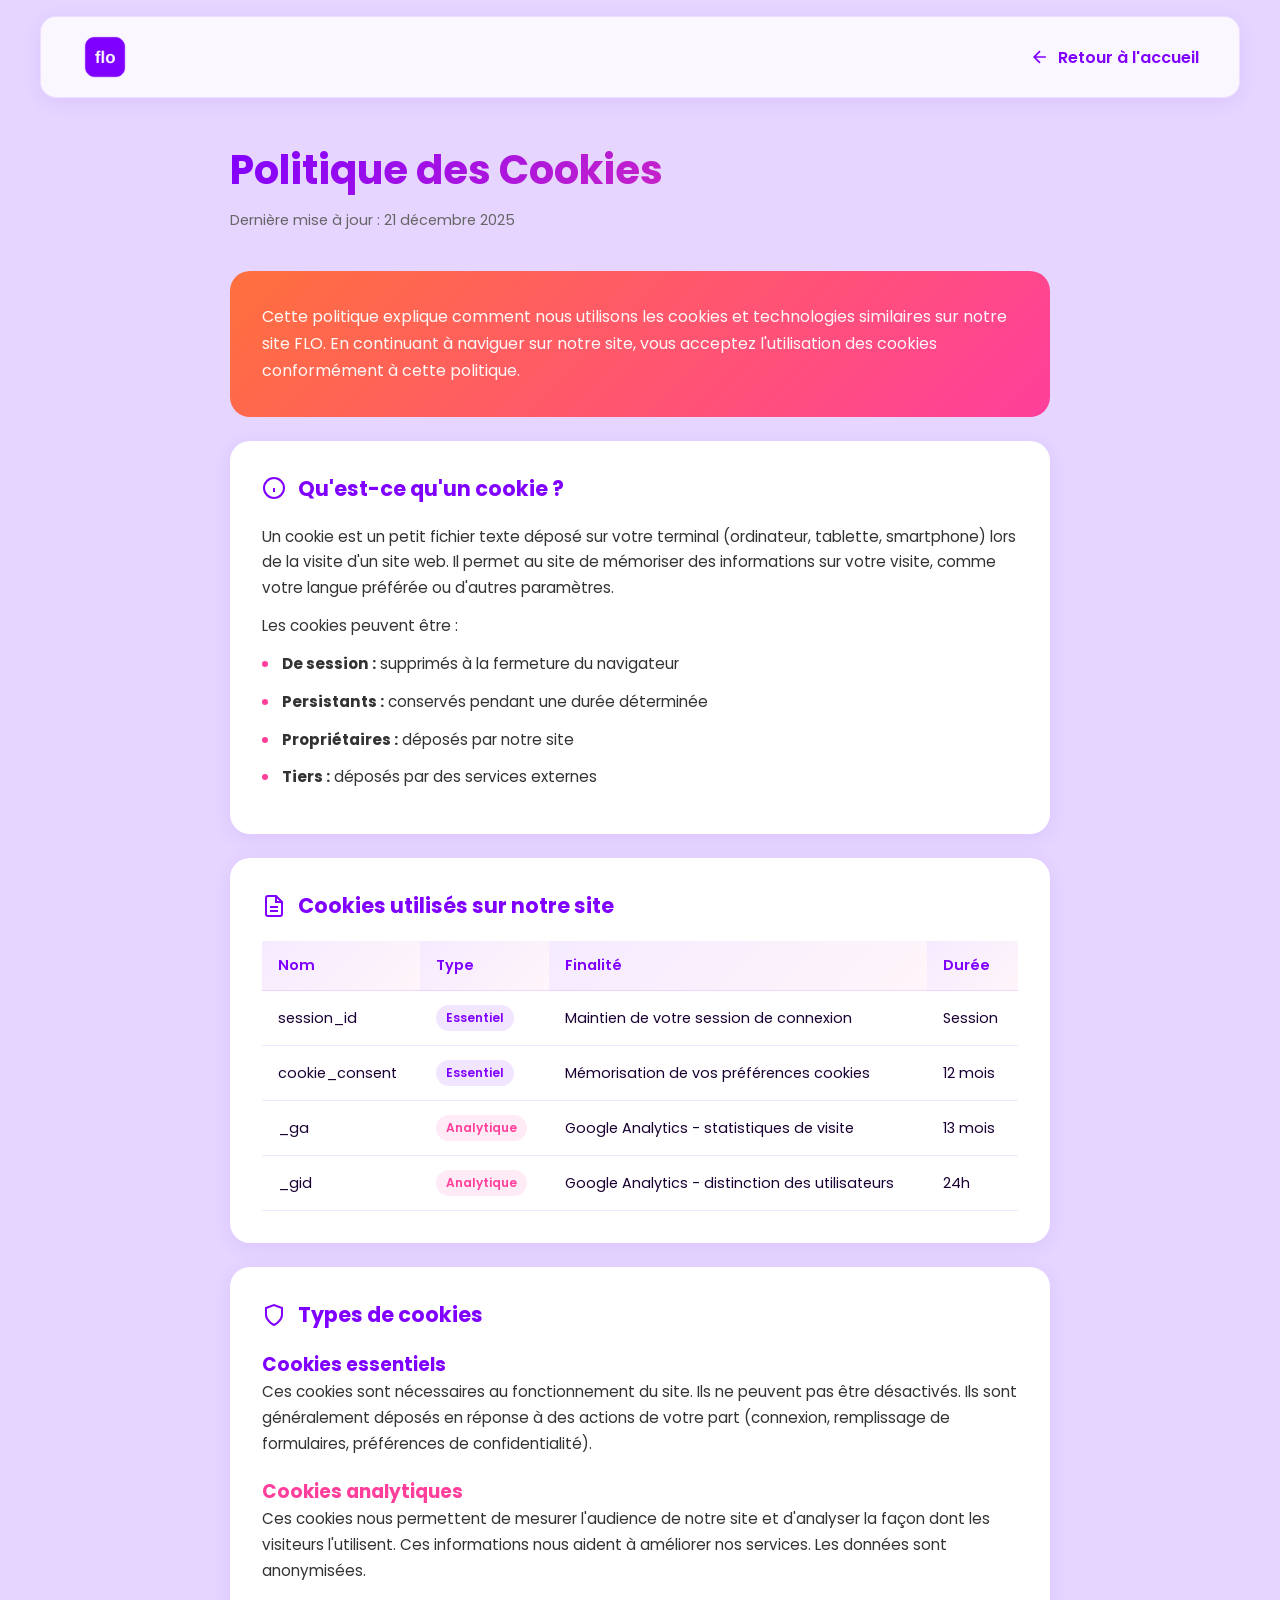
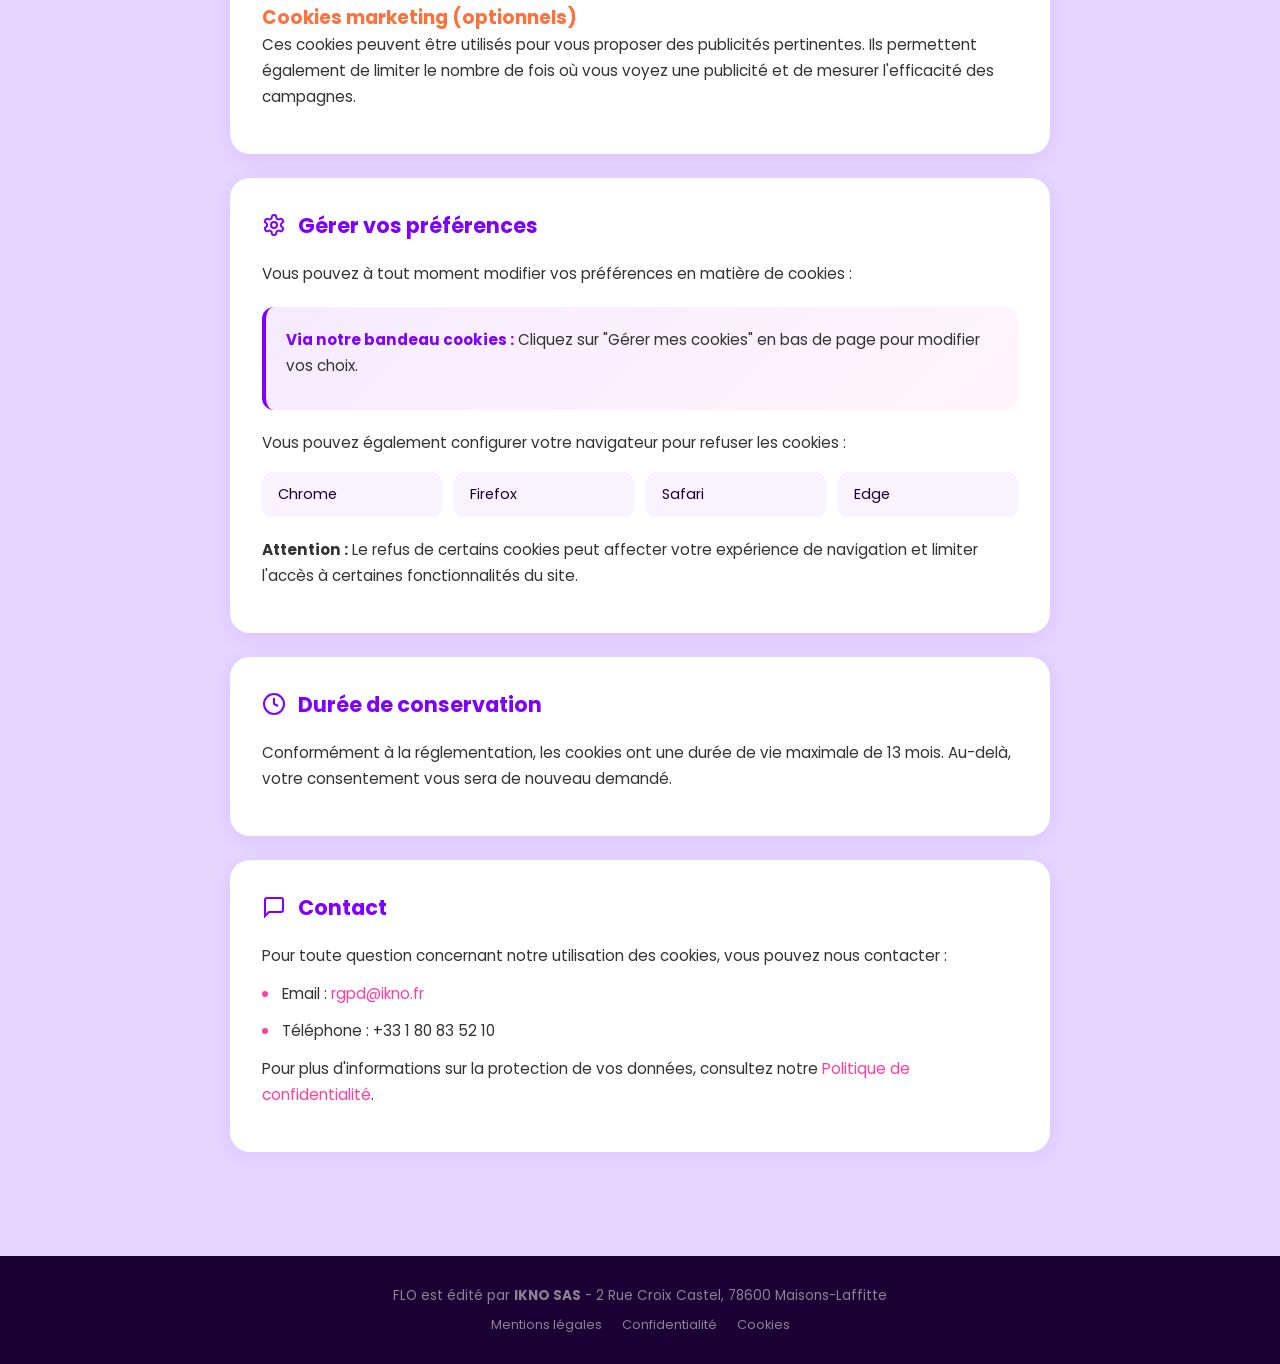
==== cookies.html @ bf315870 "Site complet: Nouvelles pages + corrections globales - Ajout pages: accompagnement, equipe, solution" ====
<!DOCTYPE html>
<html lang="fr">
<head>
    <meta charset="UTF-8">
    <meta name="viewport" content="width=device-width, initial-scale=1.0">
    <title>Politique des Cookies - FLO</title>
    <link rel="icon" type="image/png" href="assets/images/logo-flo.png">
    <link href="https://fonts.googleapis.com/css2?family=Poppins:wght@400;600;700&display=swap" rel="stylesheet">
    <style>
        * { margin: 0; padding: 0; box-sizing: border-box; }
        body {
            font-family: 'Poppins', -apple-system, BlinkMacSystemFont, sans-serif;
            background: #E5D5FF;
            min-height: 100vh;
            color: #1a0033;
        }

        .header {
            position: fixed;
            top: 16px;
            left: 50%;
            transform: translateX(-50%);
            width: calc(100% - 40px);
            max-width: 1200px;
            background: rgba(255, 255, 255, 0.8);
            backdrop-filter: blur(10px);
            padding: 16px 40px;
            display: flex;
            justify-content: space-between;
            align-items: center;
            z-index: 100;
            border-radius: 16px;
            border: 1px solid rgba(128, 0, 255, 0.1);
            box-shadow: 0 4px 20px rgba(128, 0, 255, 0.08);
        }
        .header img { height: 48px; border-radius: 10px; }
        .header a { color: #8000ff; font-weight: 600; text-decoration: none; display: flex; align-items: center; gap: 8px; }
        .header a:hover { opacity: 0.8; }

        .content {
            max-width: 900px;
            margin: 0 auto;
            padding: 140px 40px 80px;
        }

        h1 {
            font-size: 2.5rem;
            font-weight: 700;
            margin-bottom: 10px;
            background: linear-gradient(135deg, #8000ff, #ff3f9b);
            -webkit-background-clip: text;
            -webkit-text-fill-color: transparent;
            background-clip: text;
        }

        .last-update {
            color: #666;
            font-size: 0.9rem;
            margin-bottom: 40px;
        }

        .intro {
            background: linear-gradient(135deg, #ff703d, #ff3f9b);
            color: white;
            border-radius: 20px;
            padding: 32px;
            margin-bottom: 24px;
        }

        .intro p {
            font-size: 1rem;
            line-height: 1.7;
            opacity: 0.95;
        }

        .section {
            background: white;
            border-radius: 20px;
            padding: 32px;
            margin-bottom: 24px;
            box-shadow: 0 4px 20px rgba(128, 0, 255, 0.08);
        }

        .section h2 {
            font-size: 1.3rem;
            font-weight: 700;
            color: #8000ff;
            margin-bottom: 20px;
            display: flex;
            align-items: center;
            gap: 12px;
        }

        .section h2 svg {
            width: 24px;
            height: 24px;
        }

        .section p, .section li {
            color: #333;
            font-size: 0.95rem;
            line-height: 1.7;
            margin-bottom: 12px;
        }

        .section ul {
            list-style: none;
            padding: 0;
        }

        .section li {
            padding-left: 20px;
            position: relative;
        }

        .section li::before {
            content: '';
            position: absolute;
            left: 0;
            top: 10px;
            width: 6px;
            height: 6px;
            background: #ff3f9b;
            border-radius: 50%;
        }

        .cookie-table {
            width: 100%;
            border-collapse: collapse;
            margin-top: 20px;
        }

        .cookie-table th,
        .cookie-table td {
            padding: 14px 16px;
            text-align: left;
            border-bottom: 1px solid rgba(128, 0, 255, 0.1);
            font-size: 0.9rem;
        }

        .cookie-table th {
            background: linear-gradient(135deg, rgba(128, 0, 255, 0.08), rgba(255, 63, 155, 0.05));
            color: #8000ff;
            font-weight: 600;
        }

        .cookie-table tr:hover {
            background: rgba(128, 0, 255, 0.02);
        }

        .cookie-type {
            display: inline-block;
            padding: 4px 10px;
            border-radius: 20px;
            font-size: 0.75rem;
            font-weight: 600;
        }

        .cookie-type.essential {
            background: rgba(128, 0, 255, 0.1);
            color: #8000ff;
        }

        .cookie-type.analytics {
            background: rgba(255, 63, 155, 0.1);
            color: #ff3f9b;
        }

        .cookie-type.marketing {
            background: rgba(255, 112, 61, 0.1);
            color: #ff703d;
        }

        .info-box {
            background: linear-gradient(135deg, rgba(128, 0, 255, 0.08), rgba(255, 63, 155, 0.05));
            border-left: 4px solid #8000ff;
            padding: 20px;
            border-radius: 12px;
            margin: 20px 0;
        }

        .info-box strong {
            color: #8000ff;
        }

        a.link {
            color: #ff3f9b;
            text-decoration: none;
        }

        a.link:hover {
            text-decoration: underline;
        }

        .browser-links {
            display: grid;
            grid-template-columns: repeat(auto-fit, minmax(180px, 1fr));
            gap: 12px;
            margin-top: 16px;
        }

        .browser-link {
            display: flex;
            align-items: center;
            gap: 10px;
            padding: 12px 16px;
            background: rgba(128, 0, 255, 0.05);
            border-radius: 10px;
            color: #1a0033;
            text-decoration: none;
            font-size: 0.9rem;
            transition: all 0.3s;
        }

        .browser-link:hover {
            background: rgba(128, 0, 255, 0.1);
        }

        .footer {
            background: #1a0033;
            padding: 30px 40px;
            text-align: center;
        }

        .footer p {
            color: rgba(255, 255, 255, 0.5);
            font-size: 0.85rem;
            margin-bottom: 10px;
        }

        .footer-links {
            display: flex;
            justify-content: center;
            gap: 20px;
        }

        .footer-links a {
            color: rgba(255, 255, 255, 0.5);
            font-size: 0.8rem;
            text-decoration: none;
        }

        .footer-links a:hover {
            color: #ff3f9b;
        }

        @media (max-width: 900px) {
            .header {
                top: 0;
                left: 0;
                right: 0;
                transform: none;
                width: 100%;
                max-width: 100%;
                border-radius: 0;
                padding: 12px 20px;
            }
            .header img { height: 40px; }
            .header a:last-child { font-size: 0.85rem; }
            .header a:last-child span { display: none; }
            .content { padding: 80px 16px 40px; }
            h1 { font-size: 1.6rem; }
            .last-update { font-size: 0.8rem; margin-bottom: 24px; }
            .intro { padding: 24px; border-radius: 16px; }
            .intro p { font-size: 0.9rem; }
            .section {
                padding: 20px;
                border-radius: 16px;
                margin-bottom: 16px;
            }
            .section h2 {
                font-size: 1.1rem;
                margin-bottom: 16px;
                flex-wrap: wrap;
            }
            .section h2 svg { width: 20px; height: 20px; }
            .section p, .section li { font-size: 0.88rem; line-height: 1.6; }
            .info-box { padding: 16px; margin: 16px 0; }
            .info-box p { font-size: 0.85rem; }
            .cookie-table { font-size: 0.75rem; }
            .cookie-table th, .cookie-table td { padding: 10px 8px; }
            .cookie-type { font-size: 0.65rem; padding: 3px 8px; }
            .browser-links { grid-template-columns: 1fr 1fr; gap: 10px; }
            .browser-link { padding: 10px 12px; font-size: 0.8rem; }
            .footer { padding: 24px 20px; }
            .footer p { font-size: 0.75rem; }
            .footer-links { gap: 16px; flex-wrap: wrap; }
            .footer-links a { font-size: 0.7rem; }
        }

        @media (max-width: 480px) {
            .cookie-table { display: block; overflow-x: auto; }
            .browser-links { grid-template-columns: 1fr; }
        }
    </style>
</head>
<body>
    <header class="header">
        <a href="index.html"><img src="assets/images/logo-flo.png" alt="FLO"></a>
        <a href="index.html">
            <svg width="20" height="20" viewBox="0 0 24 24" fill="none" stroke="currentColor" stroke-width="2"><path d="M19 12H5M12 19l-7-7 7-7"/></svg>
            <span>Retour à l'accueil</span>
        </a>
    </header>

    <main class="content">
        <h1>Politique des Cookies</h1>
        <p class="last-update">Dernière mise à jour : 21 décembre 2025</p>

        <div class="intro">
            <p>Cette politique explique comment nous utilisons les cookies et technologies similaires sur notre site FLO. En continuant à naviguer sur notre site, vous acceptez l'utilisation des cookies conformément à cette politique.</p>
        </div>

        <div class="section">
            <h2>
                <svg viewBox="0 0 24 24" fill="none" stroke="currentColor" stroke-width="2"><circle cx="12" cy="12" r="10"/><path d="M12 16v-4M12 8h.01"/></svg>
                Qu'est-ce qu'un cookie ?
            </h2>
            <p>Un cookie est un petit fichier texte déposé sur votre terminal (ordinateur, tablette, smartphone) lors de la visite d'un site web. Il permet au site de mémoriser des informations sur votre visite, comme votre langue préférée ou d'autres paramètres.</p>
            <p>Les cookies peuvent être :</p>
            <ul>
                <li><strong>De session :</strong> supprimés à la fermeture du navigateur</li>
                <li><strong>Persistants :</strong> conservés pendant une durée déterminée</li>
                <li><strong>Propriétaires :</strong> déposés par notre site</li>
                <li><strong>Tiers :</strong> déposés par des services externes</li>
            </ul>
        </div>

        <div class="section">
            <h2>
                <svg viewBox="0 0 24 24" fill="none" stroke="currentColor" stroke-width="2"><path d="M14 2H6a2 2 0 0 0-2 2v16a2 2 0 0 0 2 2h12a2 2 0 0 0 2-2V8z"/><polyline points="14 2 14 8 20 8"/><line x1="16" y1="13" x2="8" y2="13"/><line x1="16" y1="17" x2="8" y2="17"/></svg>
                Cookies utilisés sur notre site
            </h2>

            <table class="cookie-table">
                <thead>
                    <tr>
                        <th>Nom</th>
                        <th>Type</th>
                        <th>Finalité</th>
                        <th>Durée</th>
                    </tr>
                </thead>
                <tbody>
                    <tr>
                        <td>session_id</td>
                        <td><span class="cookie-type essential">Essentiel</span></td>
                        <td>Maintien de votre session de connexion</td>
                        <td>Session</td>
                    </tr>
                    <tr>
                        <td>cookie_consent</td>
                        <td><span class="cookie-type essential">Essentiel</span></td>
                        <td>Mémorisation de vos préférences cookies</td>
                        <td>12 mois</td>
                    </tr>
                    <tr>
                        <td>_ga</td>
                        <td><span class="cookie-type analytics">Analytique</span></td>
                        <td>Google Analytics - statistiques de visite</td>
                        <td>13 mois</td>
                    </tr>
                    <tr>
                        <td>_gid</td>
                        <td><span class="cookie-type analytics">Analytique</span></td>
                        <td>Google Analytics - distinction des utilisateurs</td>
                        <td>24h</td>
                    </tr>
                </tbody>
            </table>
        </div>

        <div class="section">
            <h2>
                <svg viewBox="0 0 24 24" fill="none" stroke="currentColor" stroke-width="2"><path d="M12 22s8-4 8-10V5l-8-3-8 3v7c0 6 8 10 8 10z"/></svg>
                Types de cookies
            </h2>

            <h3 style="color: #8000ff; margin-top: 20px;">Cookies essentiels</h3>
            <p>Ces cookies sont nécessaires au fonctionnement du site. Ils ne peuvent pas être désactivés. Ils sont généralement déposés en réponse à des actions de votre part (connexion, remplissage de formulaires, préférences de confidentialité).</p>

            <h3 style="color: #ff3f9b; margin-top: 20px;">Cookies analytiques</h3>
            <p>Ces cookies nous permettent de mesurer l'audience de notre site et d'analyser la façon dont les visiteurs l'utilisent. Ces informations nous aident à améliorer nos services. Les données sont anonymisées.</p>

            <h3 style="color: #ff703d; margin-top: 20px;">Cookies marketing (optionnels)</h3>
            <p>Ces cookies peuvent être utilisés pour vous proposer des publicités pertinentes. Ils permettent également de limiter le nombre de fois où vous voyez une publicité et de mesurer l'efficacité des campagnes.</p>
        </div>

        <div class="section">
            <h2>
                <svg viewBox="0 0 24 24" fill="none" stroke="currentColor" stroke-width="2"><path d="M12.22 2h-.44a2 2 0 0 0-2 2v.18a2 2 0 0 1-1 1.73l-.43.25a2 2 0 0 1-2 0l-.15-.08a2 2 0 0 0-2.73.73l-.22.38a2 2 0 0 0 .73 2.73l.15.1a2 2 0 0 1 1 1.72v.51a2 2 0 0 1-1 1.74l-.15.09a2 2 0 0 0-.73 2.73l.22.38a2 2 0 0 0 2.73.73l.15-.08a2 2 0 0 1 2 0l.43.25a2 2 0 0 1 1 1.73V20a2 2 0 0 0 2 2h.44a2 2 0 0 0 2-2v-.18a2 2 0 0 1 1-1.73l.43-.25a2 2 0 0 1 2 0l.15.08a2 2 0 0 0 2.73-.73l.22-.39a2 2 0 0 0-.73-2.73l-.15-.08a2 2 0 0 1-1-1.74v-.5a2 2 0 0 1 1-1.74l.15-.09a2 2 0 0 0 .73-2.73l-.22-.38a2 2 0 0 0-2.73-.73l-.15.08a2 2 0 0 1-2 0l-.43-.25a2 2 0 0 1-1-1.73V4a2 2 0 0 0-2-2z"/><circle cx="12" cy="12" r="3"/></svg>
                Gérer vos préférences
            </h2>
            <p>Vous pouvez à tout moment modifier vos préférences en matière de cookies :</p>

            <div class="info-box">
                <p><strong>Via notre bandeau cookies :</strong> Cliquez sur "Gérer mes cookies" en bas de page pour modifier vos choix.</p>
            </div>

            <p>Vous pouvez également configurer votre navigateur pour refuser les cookies :</p>

            <div class="browser-links">
                <a href="https://support.google.com/chrome/answer/95647" target="_blank" class="browser-link">
                    Chrome
                </a>
                <a href="https://support.mozilla.org/fr/kb/activer-desactiver-cookies" target="_blank" class="browser-link">
                    Firefox
                </a>
                <a href="https://support.apple.com/fr-fr/guide/safari/sfri11471/mac" target="_blank" class="browser-link">
                    Safari
                </a>
                <a href="https://support.microsoft.com/fr-fr/microsoft-edge/supprimer-les-cookies-dans-microsoft-edge" target="_blank" class="browser-link">
                    Edge
                </a>
            </div>

            <p style="margin-top: 20px;"><strong>Attention :</strong> Le refus de certains cookies peut affecter votre expérience de navigation et limiter l'accès à certaines fonctionnalités du site.</p>
        </div>

        <div class="section">
            <h2>
                <svg viewBox="0 0 24 24" fill="none" stroke="currentColor" stroke-width="2"><circle cx="12" cy="12" r="10"/><polyline points="12 6 12 12 16 14"/></svg>
                Durée de conservation
            </h2>
            <p>Conformément à la réglementation, les cookies ont une durée de vie maximale de 13 mois. Au-delà, votre consentement vous sera de nouveau demandé.</p>
        </div>

        <div class="section">
            <h2>
                <svg viewBox="0 0 24 24" fill="none" stroke="currentColor" stroke-width="2"><path d="M21 15a2 2 0 0 1-2 2H7l-4 4V5a2 2 0 0 1 2-2h14a2 2 0 0 1 2 2z"/></svg>
                Contact
            </h2>
            <p>Pour toute question concernant notre utilisation des cookies, vous pouvez nous contacter :</p>
            <ul>
                <li>Email : <a href="mailto:rgpd@ikno.fr" class="link">rgpd@ikno.fr</a></li>
                <li>Téléphone : +33 1 80 83 52 10</li>
            </ul>
            <p>Pour plus d'informations sur la protection de vos données, consultez notre <a href="privacy.html" class="link">Politique de confidentialité</a>.</p>
        </div>
    </main>

    <footer class="footer">
        <p>FLO est édité par <strong>IKNO SAS</strong> - 2 Rue Croix Castel, 78600 Maisons-Laffitte</p>
        <div class="footer-links">
            <a href="legal.html">Mentions légales</a>
            <a href="privacy.html">Confidentialité</a>
            <a href="cookies.html">Cookies</a>
        </div>
    </footer>
</body>
</html>
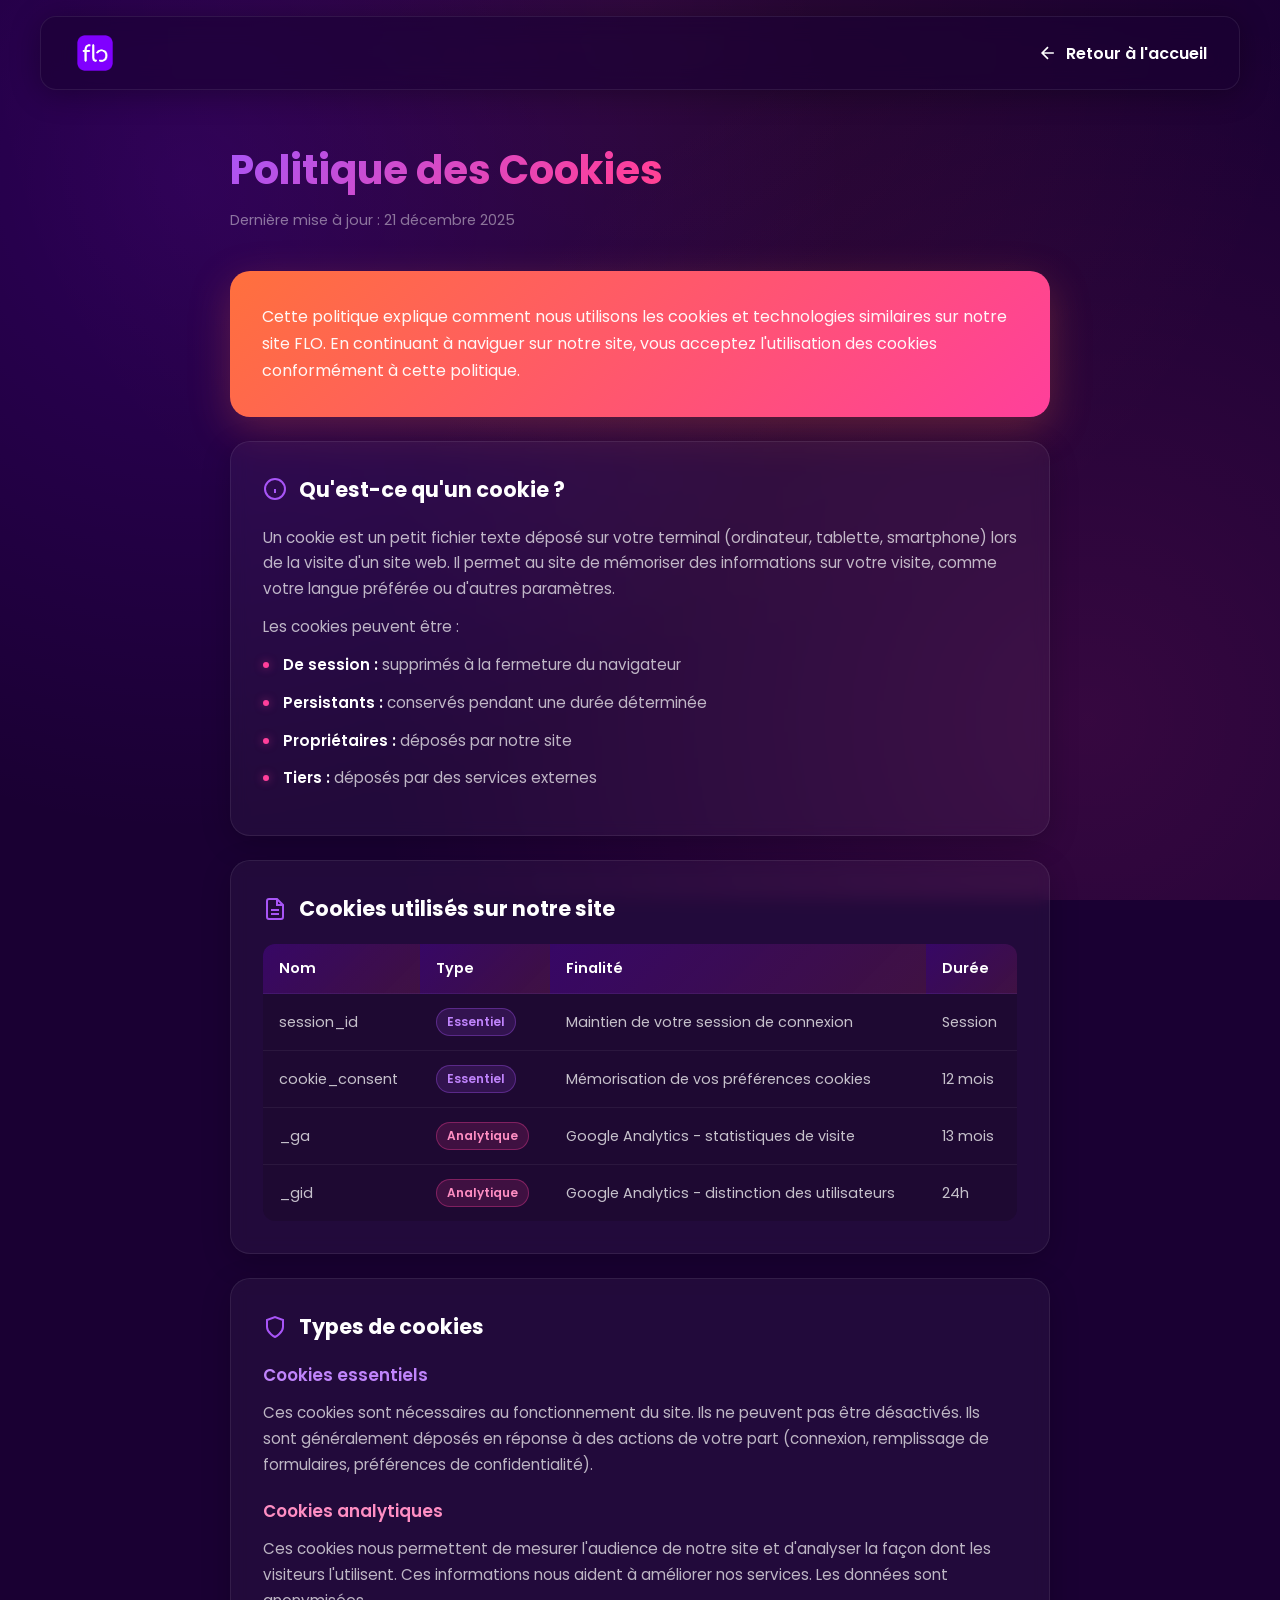
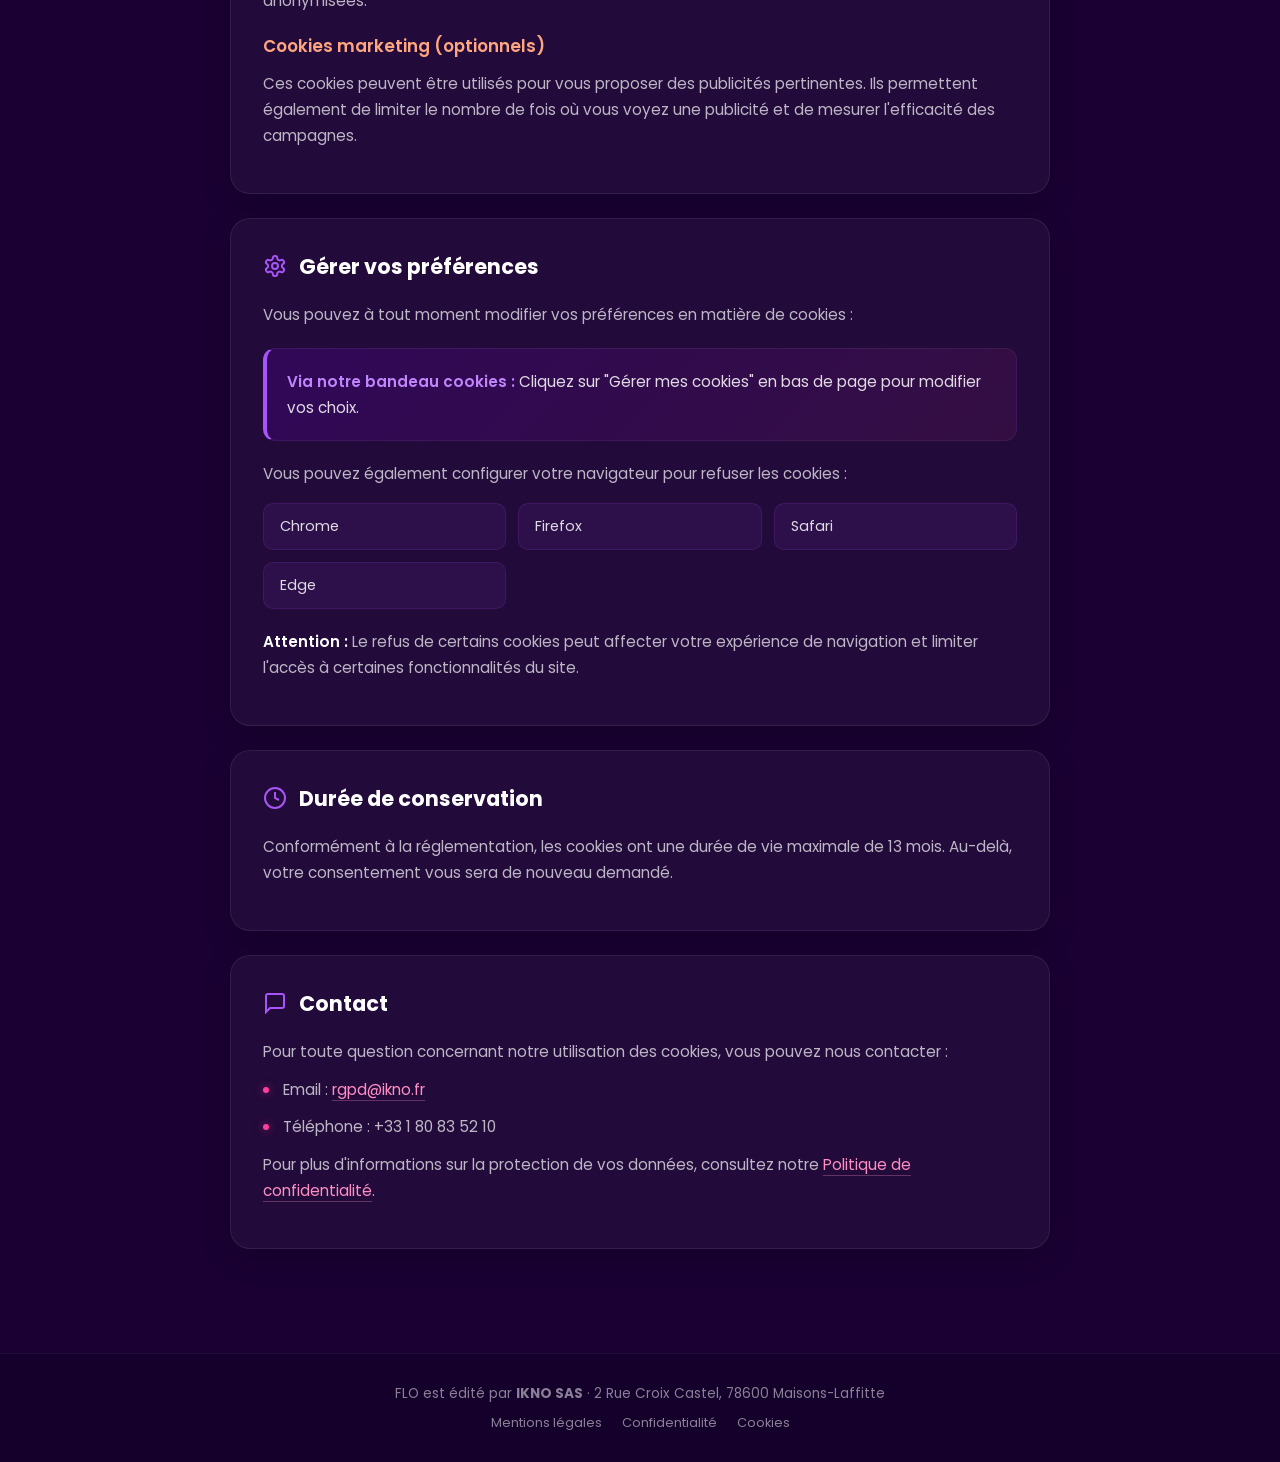
==== commit a5154a5f: "feat: SEO complet, URL prod floapp.fr, section IKNO + certifs GCP, pages légales dark, mailto contac" ====
--- a/cookies.html
+++ b/cookies.html
@@ -4,299 +4,19 @@
     <meta charset="UTF-8">
     <meta name="viewport" content="width=device-width, initial-scale=1.0">
     <title>Politique des Cookies - FLO</title>
-    <link rel="icon" type="image/png" href="assets/images/logo-flo.png">
+    <meta name="description" content="Politique de cookies de FLO : types de cookies utilisés, durée de conservation et gestion de vos préférences.">
+    <meta name="robots" content="noindex, follow">
+    <meta name="theme-color" content="#1a0033">
+    <link rel="icon" type="image/png" href="assets/images/logo_flo.png">
+    <link rel="apple-touch-icon" href="assets/images/logo_flo.png">
+    <link rel="preconnect" href="https://fonts.googleapis.com">
+    <link rel="preconnect" href="https://fonts.gstatic.com" crossorigin>
     <link href="https://fonts.googleapis.com/css2?family=Poppins:wght@400;600;700&display=swap" rel="stylesheet">
-    <style>
-        * { margin: 0; padding: 0; box-sizing: border-box; }
-        body {
-            font-family: 'Poppins', -apple-system, BlinkMacSystemFont, sans-serif;
-            background: #E5D5FF;
-            min-height: 100vh;
-            color: #1a0033;
-        }
-
-        .header {
-            position: fixed;
-            top: 16px;
-            left: 50%;
-            transform: translateX(-50%);
-            width: calc(100% - 40px);
-            max-width: 1200px;
-            background: rgba(255, 255, 255, 0.8);
-            backdrop-filter: blur(10px);
-            padding: 16px 40px;
-            display: flex;
-            justify-content: space-between;
-            align-items: center;
-            z-index: 100;
-            border-radius: 16px;
-            border: 1px solid rgba(128, 0, 255, 0.1);
-            box-shadow: 0 4px 20px rgba(128, 0, 255, 0.08);
-        }
-        .header img { height: 48px; border-radius: 10px; }
-        .header a { color: #8000ff; font-weight: 600; text-decoration: none; display: flex; align-items: center; gap: 8px; }
-        .header a:hover { opacity: 0.8; }
-
-        .content {
-            max-width: 900px;
-            margin: 0 auto;
-            padding: 140px 40px 80px;
-        }
-
-        h1 {
-            font-size: 2.5rem;
-            font-weight: 700;
-            margin-bottom: 10px;
-            background: linear-gradient(135deg, #8000ff, #ff3f9b);
-            -webkit-background-clip: text;
-            -webkit-text-fill-color: transparent;
-            background-clip: text;
-        }
-
-        .last-update {
-            color: #666;
-            font-size: 0.9rem;
-            margin-bottom: 40px;
-        }
-
-        .intro {
-            background: linear-gradient(135deg, #ff703d, #ff3f9b);
-            color: white;
-            border-radius: 20px;
-            padding: 32px;
-            margin-bottom: 24px;
-        }
-
-        .intro p {
-            font-size: 1rem;
-            line-height: 1.7;
-            opacity: 0.95;
-        }
-
-        .section {
-            background: white;
-            border-radius: 20px;
-            padding: 32px;
-            margin-bottom: 24px;
-            box-shadow: 0 4px 20px rgba(128, 0, 255, 0.08);
-        }
-
-        .section h2 {
-            font-size: 1.3rem;
-            font-weight: 700;
-            color: #8000ff;
-            margin-bottom: 20px;
-            display: flex;
-            align-items: center;
-            gap: 12px;
-        }
-
-        .section h2 svg {
-            width: 24px;
-            height: 24px;
-        }
-
-        .section p, .section li {
-            color: #333;
-            font-size: 0.95rem;
-            line-height: 1.7;
-            margin-bottom: 12px;
-        }
-
-        .section ul {
-            list-style: none;
-            padding: 0;
-        }
-
-        .section li {
-            padding-left: 20px;
-            position: relative;
-        }
-
-        .section li::before {
-            content: '';
-            position: absolute;
-            left: 0;
-            top: 10px;
-            width: 6px;
-            height: 6px;
-            background: #ff3f9b;
-            border-radius: 50%;
-        }
-
-        .cookie-table {
-            width: 100%;
-            border-collapse: collapse;
-            margin-top: 20px;
-        }
-
-        .cookie-table th,
-        .cookie-table td {
-            padding: 14px 16px;
-            text-align: left;
-            border-bottom: 1px solid rgba(128, 0, 255, 0.1);
-            font-size: 0.9rem;
-        }
-
-        .cookie-table th {
-            background: linear-gradient(135deg, rgba(128, 0, 255, 0.08), rgba(255, 63, 155, 0.05));
-            color: #8000ff;
-            font-weight: 600;
-        }
-
-        .cookie-table tr:hover {
-            background: rgba(128, 0, 255, 0.02);
-        }
-
-        .cookie-type {
-            display: inline-block;
-            padding: 4px 10px;
-            border-radius: 20px;
-            font-size: 0.75rem;
-            font-weight: 600;
-        }
-
-        .cookie-type.essential {
-            background: rgba(128, 0, 255, 0.1);
-            color: #8000ff;
-        }
-
-        .cookie-type.analytics {
-            background: rgba(255, 63, 155, 0.1);
-            color: #ff3f9b;
-        }
-
-        .cookie-type.marketing {
-            background: rgba(255, 112, 61, 0.1);
-            color: #ff703d;
-        }
-
-        .info-box {
-            background: linear-gradient(135deg, rgba(128, 0, 255, 0.08), rgba(255, 63, 155, 0.05));
-            border-left: 4px solid #8000ff;
-            padding: 20px;
-            border-radius: 12px;
-            margin: 20px 0;
-        }
-
-        .info-box strong {
-            color: #8000ff;
-        }
-
-        a.link {
-            color: #ff3f9b;
-            text-decoration: none;
-        }
-
-        a.link:hover {
-            text-decoration: underline;
-        }
-
-        .browser-links {
-            display: grid;
-            grid-template-columns: repeat(auto-fit, minmax(180px, 1fr));
-            gap: 12px;
-            margin-top: 16px;
-        }
-
-        .browser-link {
-            display: flex;
-            align-items: center;
-            gap: 10px;
-            padding: 12px 16px;
-            background: rgba(128, 0, 255, 0.05);
-            border-radius: 10px;
-            color: #1a0033;
-            text-decoration: none;
-            font-size: 0.9rem;
-            transition: all 0.3s;
-        }
-
-        .browser-link:hover {
-            background: rgba(128, 0, 255, 0.1);
-        }
-
-        .footer {
-            background: #1a0033;
-            padding: 30px 40px;
-            text-align: center;
-        }
-
-        .footer p {
-            color: rgba(255, 255, 255, 0.5);
-            font-size: 0.85rem;
-            margin-bottom: 10px;
-        }
-
-        .footer-links {
-            display: flex;
-            justify-content: center;
-            gap: 20px;
-        }
-
-        .footer-links a {
-            color: rgba(255, 255, 255, 0.5);
-            font-size: 0.8rem;
-            text-decoration: none;
-        }
-
-        .footer-links a:hover {
-            color: #ff3f9b;
-        }
-
-        @media (max-width: 900px) {
-            .header {
-                top: 0;
-                left: 0;
-                right: 0;
-                transform: none;
-                width: 100%;
-                max-width: 100%;
-                border-radius: 0;
-                padding: 12px 20px;
-            }
-            .header img { height: 40px; }
-            .header a:last-child { font-size: 0.85rem; }
-            .header a:last-child span { display: none; }
-            .content { padding: 80px 16px 40px; }
-            h1 { font-size: 1.6rem; }
-            .last-update { font-size: 0.8rem; margin-bottom: 24px; }
-            .intro { padding: 24px; border-radius: 16px; }
-            .intro p { font-size: 0.9rem; }
-            .section {
-                padding: 20px;
-                border-radius: 16px;
-                margin-bottom: 16px;
-            }
-            .section h2 {
-                font-size: 1.1rem;
-                margin-bottom: 16px;
-                flex-wrap: wrap;
-            }
-            .section h2 svg { width: 20px; height: 20px; }
-            .section p, .section li { font-size: 0.88rem; line-height: 1.6; }
-            .info-box { padding: 16px; margin: 16px 0; }
-            .info-box p { font-size: 0.85rem; }
-            .cookie-table { font-size: 0.75rem; }
-            .cookie-table th, .cookie-table td { padding: 10px 8px; }
-            .cookie-type { font-size: 0.65rem; padding: 3px 8px; }
-            .browser-links { grid-template-columns: 1fr 1fr; gap: 10px; }
-            .browser-link { padding: 10px 12px; font-size: 0.8rem; }
-            .footer { padding: 24px 20px; }
-            .footer p { font-size: 0.75rem; }
-            .footer-links { gap: 16px; flex-wrap: wrap; }
-            .footer-links a { font-size: 0.7rem; }
-        }
-
-        @media (max-width: 480px) {
-            .cookie-table { display: block; overflow-x: auto; }
-            .browser-links { grid-template-columns: 1fr; }
-        }
-    </style>
+    <link rel="stylesheet" href="legal.css">
 </head>
 <body>
     <header class="header">
-        <a href="index.html"><img src="assets/images/logo-flo.png" alt="FLO"></a>
+        <a href="index.html"><img src="assets/images/logo_flo.png" alt="FLO"></a>
         <a href="index.html">
             <svg width="20" height="20" viewBox="0 0 24 24" fill="none" stroke="currentColor" stroke-width="2"><path d="M19 12H5M12 19l-7-7 7-7"/></svg>
             <span>Retour à l'accueil</span>
@@ -307,7 +27,7 @@
         <h1>Politique des Cookies</h1>
         <p class="last-update">Dernière mise à jour : 21 décembre 2025</p>
 
-        <div class="intro">
+        <div class="intro intro--cookies">
             <p>Cette politique explique comment nous utilisons les cookies et technologies similaires sur notre site FLO. En continuant à naviguer sur notre site, vous acceptez l'utilisation des cookies conformément à cette politique.</p>
         </div>
 
@@ -376,13 +96,13 @@
                 Types de cookies
             </h2>
 
-            <h3 style="color: #8000ff; margin-top: 20px;">Cookies essentiels</h3>
+            <h3 style="color: #c084fc; margin-top: 20px;">Cookies essentiels</h3>
             <p>Ces cookies sont nécessaires au fonctionnement du site. Ils ne peuvent pas être désactivés. Ils sont généralement déposés en réponse à des actions de votre part (connexion, remplissage de formulaires, préférences de confidentialité).</p>
 
-            <h3 style="color: #ff3f9b; margin-top: 20px;">Cookies analytiques</h3>
+            <h3 style="color: #ff8ec3; margin-top: 20px;">Cookies analytiques</h3>
             <p>Ces cookies nous permettent de mesurer l'audience de notre site et d'analyser la façon dont les visiteurs l'utilisent. Ces informations nous aident à améliorer nos services. Les données sont anonymisées.</p>
 
-            <h3 style="color: #ff703d; margin-top: 20px;">Cookies marketing (optionnels)</h3>
+            <h3 style="color: #ffa580; margin-top: 20px;">Cookies marketing (optionnels)</h3>
             <p>Ces cookies peuvent être utilisés pour vous proposer des publicités pertinentes. Ils permettent également de limiter le nombre de fois où vous voyez une publicité et de mesurer l'efficacité des campagnes.</p>
         </div>
 
@@ -440,7 +160,7 @@
     </main>
 
     <footer class="footer">
-        <p>FLO est édité par <strong>IKNO SAS</strong> - 2 Rue Croix Castel, 78600 Maisons-Laffitte</p>
+        <p>FLO est édité par <strong>IKNO SAS</strong> · 2 Rue Croix Castel, 78600 Maisons-Laffitte</p>
         <div class="footer-links">
             <a href="legal.html">Mentions légales</a>
             <a href="privacy.html">Confidentialité</a>
--- a/legal.css
+++ b/legal.css
@@ -0,0 +1,430 @@
+/* ============================================ */
+/* FLO — Thème commun pages légales (dark)       */
+/* legal.html · privacy.html · cookies.html       */
+/* ============================================ */
+
+* { margin: 0; padding: 0; box-sizing: border-box; }
+
+body {
+    font-family: 'Poppins', -apple-system, BlinkMacSystemFont, sans-serif;
+    background: #1a0033;
+    background-image:
+        radial-gradient(circle at 15% 20%, rgba(128, 0, 255, 0.18), transparent 50%),
+        radial-gradient(circle at 85% 80%, rgba(255, 63, 155, 0.12), transparent 55%),
+        radial-gradient(circle at 50% 0%, rgba(255, 112, 61, 0.08), transparent 60%);
+    background-attachment: fixed;
+    min-height: 100vh;
+    color: rgba(255, 255, 255, 0.85);
+}
+
+/* ============================================ */
+/* HEADER — glass dark cohérent landing          */
+/* ============================================ */
+.header {
+    position: fixed;
+    top: 16px;
+    left: 50%;
+    transform: translateX(-50%);
+    width: calc(100% - 40px);
+    max-width: 1200px;
+    background: rgba(26, 0, 51, 0.6);
+    backdrop-filter: blur(12px);
+    -webkit-backdrop-filter: blur(12px);
+    padding: 14px 32px;
+    display: flex;
+    justify-content: space-between;
+    align-items: center;
+    z-index: 100;
+    border-radius: 16px;
+    border: 1px solid rgba(255, 255, 255, 0.08);
+    box-shadow: 0 4px 30px rgba(0, 0, 0, 0.3);
+}
+.header img { height: 44px; border-radius: 10px; }
+.header a {
+    color: white;
+    font-weight: 600;
+    text-decoration: none;
+    display: flex;
+    align-items: center;
+    gap: 8px;
+    transition: color 0.3s ease;
+}
+.header a:hover { color: #c084fc; }
+
+/* ============================================ */
+/* CONTENT                                       */
+/* ============================================ */
+.content {
+    max-width: 900px;
+    margin: 0 auto;
+    padding: 140px 40px 80px;
+    position: relative;
+    z-index: 1;
+}
+
+h1 {
+    font-size: 2.5rem;
+    font-weight: 700;
+    margin-bottom: 10px;
+    background: linear-gradient(135deg, #a855f7, #ff3f9b, #ff703d);
+    -webkit-background-clip: text;
+    -webkit-text-fill-color: transparent;
+    background-clip: text;
+    font-family: 'Poppins', sans-serif;
+}
+
+.last-update {
+    color: rgba(255, 255, 255, 0.45);
+    font-size: 0.9rem;
+    margin-bottom: 40px;
+}
+
+/* ============================================ */
+/* INTRO (privacy.html, cookies.html)            */
+/* ============================================ */
+.intro {
+    background: linear-gradient(135deg, #8000ff, #ff3f9b);
+    color: white;
+    border-radius: 20px;
+    padding: 32px;
+    margin-bottom: 24px;
+    box-shadow: 0 12px 40px rgba(128, 0, 255, 0.25);
+}
+.intro p {
+    font-size: 1rem;
+    line-height: 1.7;
+    opacity: 0.95;
+}
+
+/* Variante orange pour cookies.html — override inline */
+.intro--cookies {
+    background: linear-gradient(135deg, #ff703d, #ff3f9b);
+    box-shadow: 0 12px 40px rgba(255, 112, 61, 0.25);
+}
+
+/* ============================================ */
+/* SECTIONS — glass cards dark                   */
+/* ============================================ */
+.section {
+    background: rgba(255, 255, 255, 0.04);
+    border: 1px solid rgba(255, 255, 255, 0.08);
+    border-radius: 20px;
+    padding: 32px;
+    margin-bottom: 24px;
+    backdrop-filter: blur(8px);
+    -webkit-backdrop-filter: blur(8px);
+    box-shadow: 0 8px 30px rgba(0, 0, 0, 0.2);
+    transition: border-color 0.3s ease;
+}
+
+.section:hover {
+    border-color: rgba(168, 85, 247, 0.25);
+}
+
+.section h2 {
+    font-size: 1.3rem;
+    font-weight: 700;
+    color: white;
+    margin-bottom: 20px;
+    display: flex;
+    align-items: center;
+    gap: 12px;
+    font-family: 'Poppins', sans-serif;
+}
+
+.section h2 svg {
+    width: 24px;
+    height: 24px;
+    color: #a855f7;
+}
+
+.section h3 {
+    font-size: 1.05rem;
+    font-weight: 600;
+    color: white;
+    margin: 20px 0 12px;
+    font-family: 'Poppins', sans-serif;
+}
+
+.section p, .section li {
+    color: rgba(255, 255, 255, 0.7);
+    font-size: 0.95rem;
+    line-height: 1.7;
+    margin-bottom: 12px;
+}
+
+.section strong {
+    color: white;
+    font-weight: 600;
+}
+
+.section ul {
+    list-style: none;
+    padding: 0;
+}
+
+.section li {
+    padding-left: 20px;
+    position: relative;
+}
+
+.section li::before {
+    content: '';
+    position: absolute;
+    left: 0;
+    top: 10px;
+    width: 6px;
+    height: 6px;
+    background: #ff3f9b;
+    border-radius: 50%;
+    box-shadow: 0 0 8px rgba(255, 63, 155, 0.5);
+}
+
+/* ============================================ */
+/* INFO BOX — bloc mis en avant                  */
+/* ============================================ */
+.info-box {
+    background: linear-gradient(135deg, rgba(128, 0, 255, 0.15), rgba(255, 63, 155, 0.08));
+    border-left: 4px solid #a855f7;
+    border-top: 1px solid rgba(255, 255, 255, 0.06);
+    border-right: 1px solid rgba(255, 255, 255, 0.06);
+    border-bottom: 1px solid rgba(255, 255, 255, 0.06);
+    padding: 20px;
+    border-radius: 12px;
+    margin: 20px 0;
+}
+
+.info-box p {
+    color: rgba(255, 255, 255, 0.85);
+    margin-bottom: 8px;
+}
+
+.info-box p:last-child { margin-bottom: 0; }
+
+.info-box strong {
+    color: #c084fc;
+}
+
+/* ============================================ */
+/* LIENS                                         */
+/* ============================================ */
+a.link {
+    color: #ff8ec3;
+    text-decoration: none;
+    border-bottom: 1px solid rgba(255, 142, 195, 0.3);
+    transition: all 0.2s ease;
+}
+a.link:hover {
+    color: white;
+    border-bottom-color: white;
+}
+
+/* ============================================ */
+/* RIGHTS GRID (privacy.html)                    */
+/* ============================================ */
+.rights-grid {
+    display: grid;
+    grid-template-columns: repeat(auto-fit, minmax(200px, 1fr));
+    gap: 16px;
+    margin-top: 20px;
+}
+
+.right-item {
+    background: rgba(168, 85, 247, 0.08);
+    border-radius: 12px;
+    padding: 16px;
+    border: 1px solid rgba(168, 85, 247, 0.15);
+    transition: all 0.3s ease;
+}
+
+.right-item:hover {
+    background: rgba(168, 85, 247, 0.12);
+    border-color: rgba(168, 85, 247, 0.3);
+    transform: translateY(-2px);
+}
+
+.right-item h4 {
+    font-size: 0.9rem;
+    font-weight: 600;
+    color: #c084fc;
+    margin-bottom: 6px;
+}
+
+.right-item p {
+    font-size: 0.85rem;
+    color: rgba(255, 255, 255, 0.6);
+    margin: 0;
+}
+
+/* ============================================ */
+/* COOKIE TABLE (cookies.html)                   */
+/* ============================================ */
+.cookie-table {
+    width: 100%;
+    border-collapse: collapse;
+    margin-top: 20px;
+    background: rgba(0, 0, 0, 0.15);
+    border-radius: 12px;
+    overflow: hidden;
+}
+
+.cookie-table th,
+.cookie-table td {
+    padding: 14px 16px;
+    text-align: left;
+    border-bottom: 1px solid rgba(255, 255, 255, 0.06);
+    font-size: 0.9rem;
+    color: rgba(255, 255, 255, 0.75);
+}
+
+.cookie-table th {
+    background: linear-gradient(135deg, rgba(128, 0, 255, 0.25), rgba(255, 63, 155, 0.15));
+    color: white;
+    font-weight: 600;
+}
+
+.cookie-table tr:hover td {
+    background: rgba(168, 85, 247, 0.05);
+}
+
+.cookie-table tr:last-child td { border-bottom: none; }
+
+.cookie-type {
+    display: inline-block;
+    padding: 4px 10px;
+    border-radius: 20px;
+    font-size: 0.75rem;
+    font-weight: 600;
+    border: 1px solid;
+}
+
+.cookie-type.essential {
+    background: rgba(168, 85, 247, 0.15);
+    color: #c084fc;
+    border-color: rgba(168, 85, 247, 0.35);
+}
+
+.cookie-type.analytics {
+    background: rgba(255, 63, 155, 0.15);
+    color: #ff8ec3;
+    border-color: rgba(255, 63, 155, 0.35);
+}
+
+.cookie-type.marketing {
+    background: rgba(255, 112, 61, 0.15);
+    color: #ffa580;
+    border-color: rgba(255, 112, 61, 0.35);
+}
+
+.browser-links {
+    display: grid;
+    grid-template-columns: repeat(auto-fit, minmax(180px, 1fr));
+    gap: 12px;
+    margin-top: 16px;
+}
+
+.browser-link {
+    display: flex;
+    align-items: center;
+    gap: 10px;
+    padding: 12px 16px;
+    background: rgba(168, 85, 247, 0.08);
+    border: 1px solid rgba(168, 85, 247, 0.15);
+    border-radius: 10px;
+    color: rgba(255, 255, 255, 0.85);
+    text-decoration: none;
+    font-size: 0.9rem;
+    transition: all 0.3s;
+}
+
+.browser-link:hover {
+    background: rgba(168, 85, 247, 0.18);
+    border-color: rgba(168, 85, 247, 0.35);
+    transform: translateY(-2px);
+}
+
+/* ============================================ */
+/* FOOTER (déjà dark dans landing — on garde)    */
+/* ============================================ */
+.footer {
+    background: #14002b;
+    border-top: 1px solid rgba(255, 255, 255, 0.06);
+    padding: 30px 40px;
+    text-align: center;
+}
+
+.footer p {
+    color: rgba(255, 255, 255, 0.5);
+    font-size: 0.85rem;
+    margin-bottom: 10px;
+}
+
+.footer-links {
+    display: flex;
+    justify-content: center;
+    gap: 20px;
+}
+
+.footer-links a {
+    color: rgba(255, 255, 255, 0.5);
+    font-size: 0.8rem;
+    text-decoration: none;
+    transition: color 0.2s ease;
+}
+
+.footer-links a:hover {
+    color: #ff8ec3;
+}
+
+/* ============================================ */
+/* RESPONSIVE                                    */
+/* ============================================ */
+@media (max-width: 900px) {
+    .header {
+        top: 0;
+        left: 0;
+        right: 0;
+        transform: none;
+        width: 100%;
+        max-width: 100%;
+        border-radius: 0;
+        padding: 12px 20px;
+    }
+    .header img { height: 40px; }
+    .header a:last-child { font-size: 0.85rem; }
+    .header a:last-child span { display: none; }
+    .content { padding: 90px 16px 40px; }
+    h1 { font-size: 1.6rem; }
+    .last-update { font-size: 0.8rem; margin-bottom: 24px; }
+    .intro { padding: 24px; border-radius: 16px; }
+    .intro p { font-size: 0.9rem; }
+    .section {
+        padding: 20px;
+        border-radius: 16px;
+        margin-bottom: 16px;
+    }
+    .section h2 {
+        font-size: 1.1rem;
+        margin-bottom: 16px;
+        flex-wrap: wrap;
+    }
+    .section h2 svg { width: 20px; height: 20px; }
+    .section h3 { font-size: 0.95rem; }
+    .section p, .section li { font-size: 0.88rem; line-height: 1.6; }
+    .info-box { padding: 16px; margin: 16px 0; }
+    .info-box p { font-size: 0.85rem; }
+    .rights-grid { grid-template-columns: 1fr 1fr; gap: 12px; }
+    .right-item { padding: 14px; }
+    .right-item h4 { font-size: 0.82rem; }
+    .right-item p { font-size: 0.78rem; }
+    .cookie-table { display: block; overflow-x: auto; }
+    .cookie-table th, .cookie-table td { padding: 10px 12px; font-size: 0.82rem; }
+    .footer { padding: 24px 20px; }
+    .footer p { font-size: 0.75rem; }
+    .footer-links { gap: 16px; flex-wrap: wrap; }
+    .footer-links a { font-size: 0.7rem; }
+}
+
+@media (max-width: 480px) {
+    .rights-grid { grid-template-columns: 1fr; }
+}
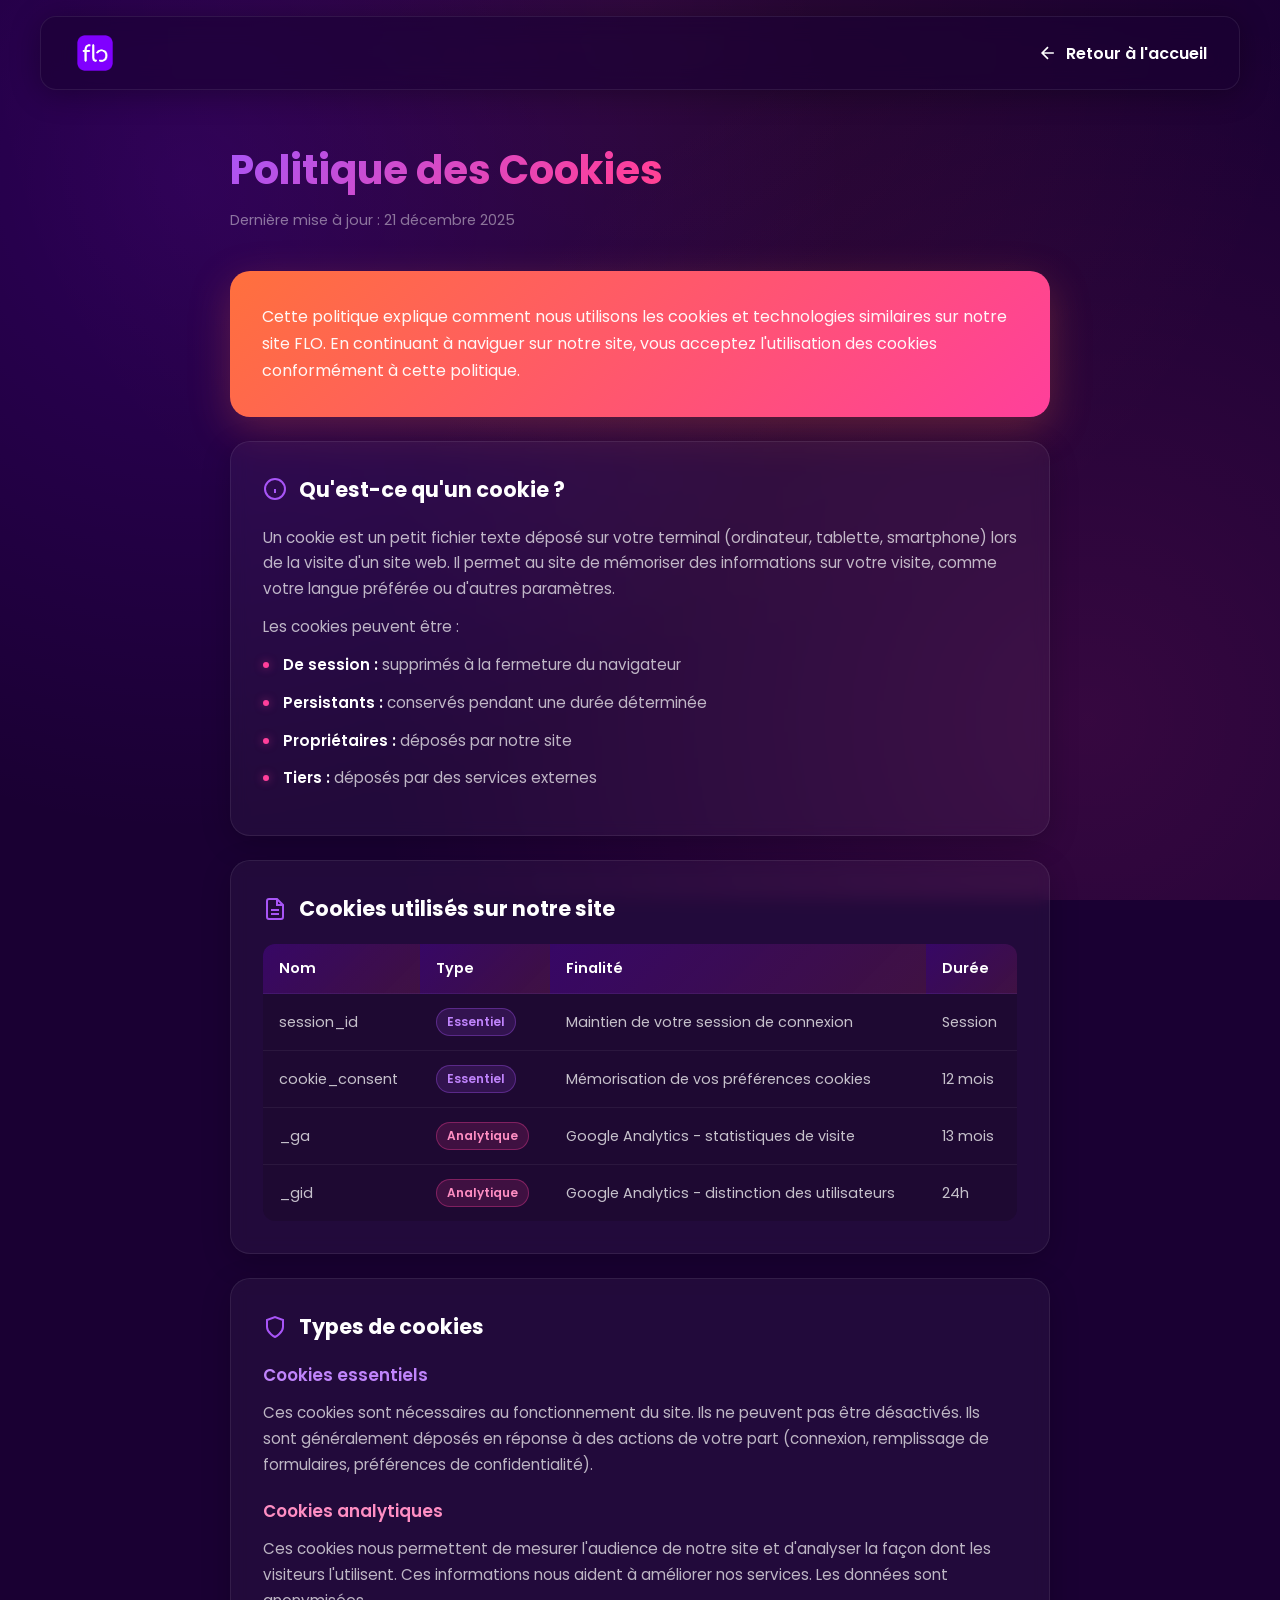
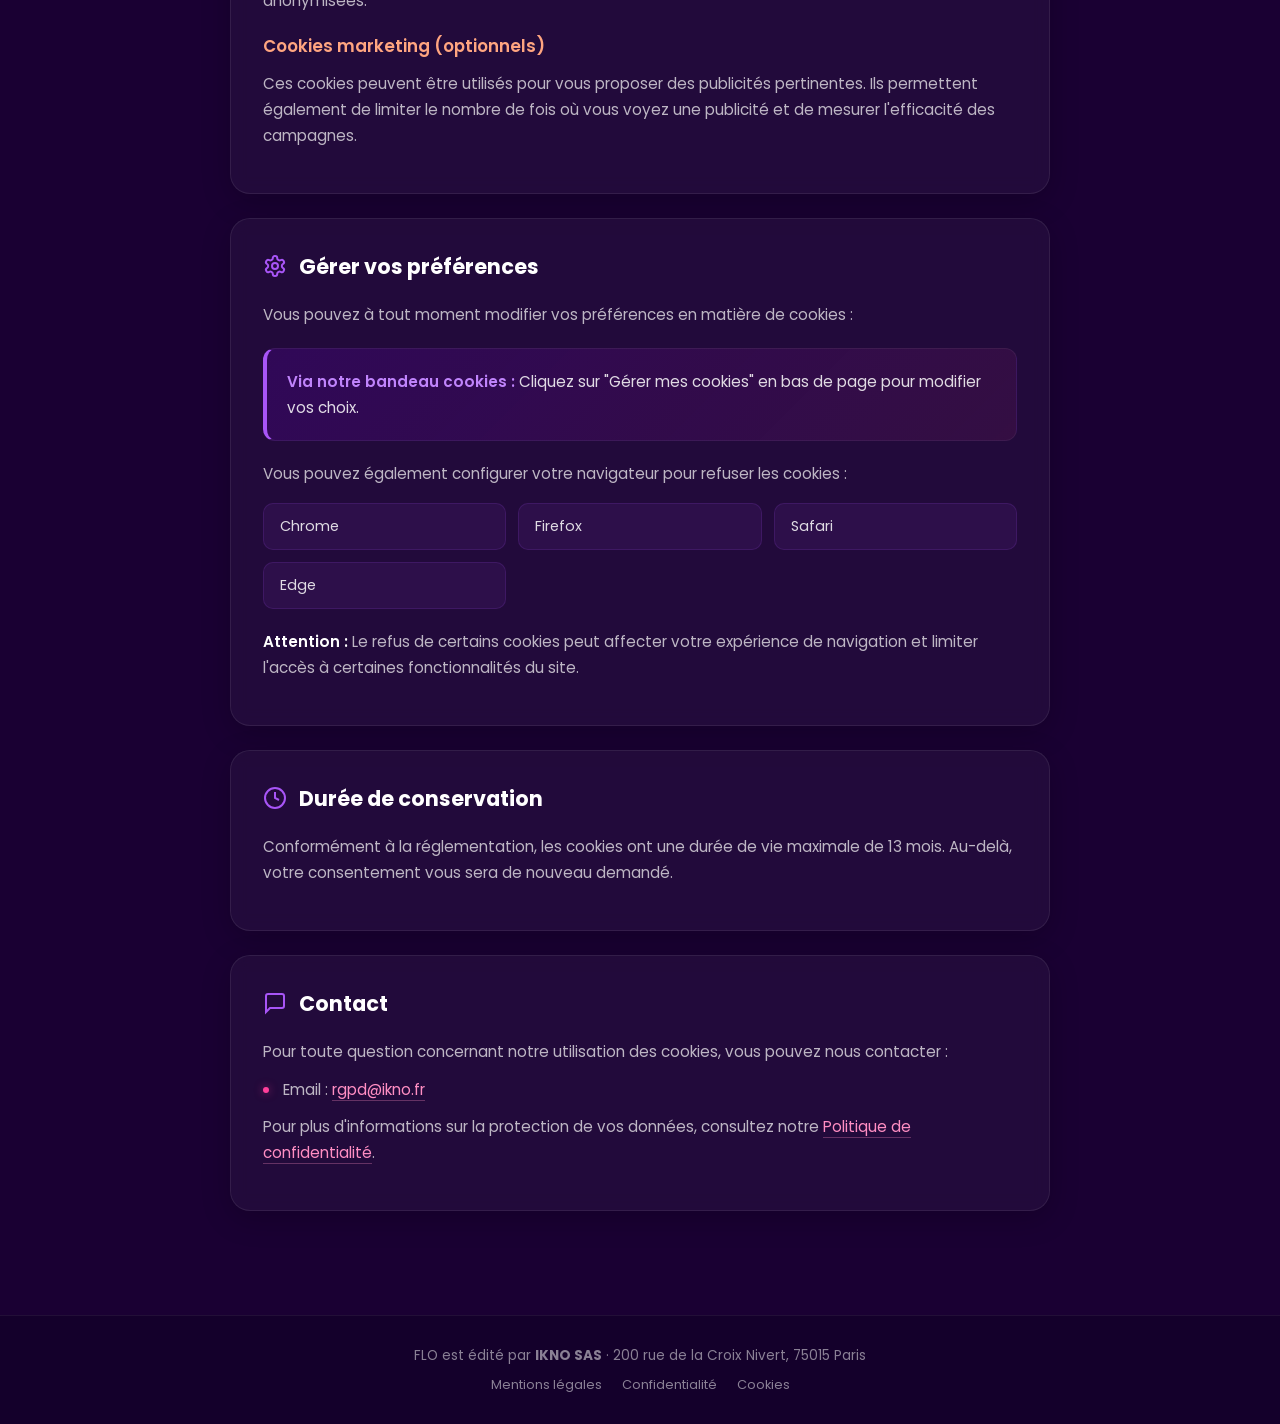
==== commit 556d83e1: "feat: retrait téléphone partout + adresse Paris 15e + 3 sections mobile (Pour qui / IKNO / Certifs G" ====
--- a/cookies.html
+++ b/cookies.html
@@ -153,14 +153,13 @@
             <p>Pour toute question concernant notre utilisation des cookies, vous pouvez nous contacter :</p>
             <ul>
                 <li>Email : <a href="mailto:rgpd@ikno.fr" class="link">rgpd@ikno.fr</a></li>
-                <li>Téléphone : +33 1 80 83 52 10</li>
             </ul>
             <p>Pour plus d'informations sur la protection de vos données, consultez notre <a href="privacy.html" class="link">Politique de confidentialité</a>.</p>
         </div>
     </main>
 
     <footer class="footer">
-        <p>FLO est édité par <strong>IKNO SAS</strong> · 2 Rue Croix Castel, 78600 Maisons-Laffitte</p>
+        <p>FLO est édité par <strong>IKNO SAS</strong> · 200 rue de la Croix Nivert, 75015 Paris</p>
         <div class="footer-links">
             <a href="legal.html">Mentions légales</a>
             <a href="privacy.html">Confidentialité</a>
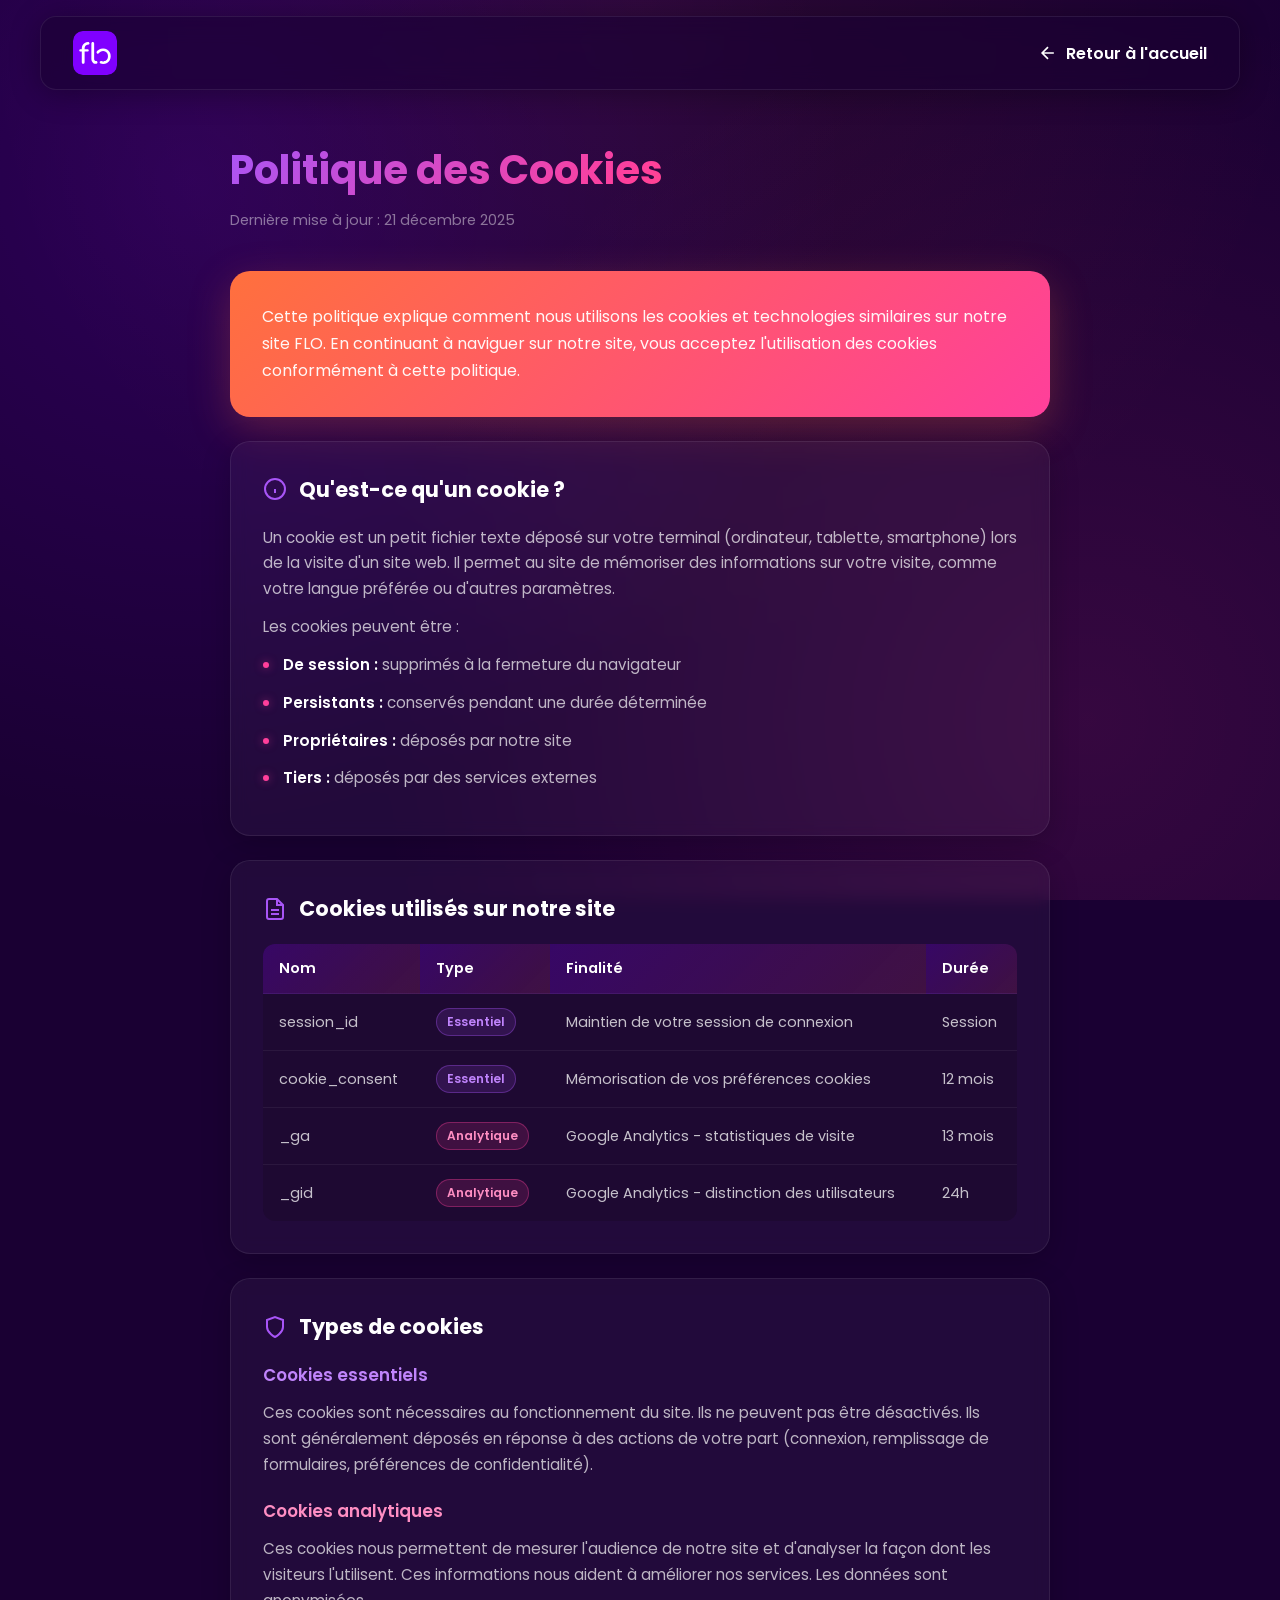
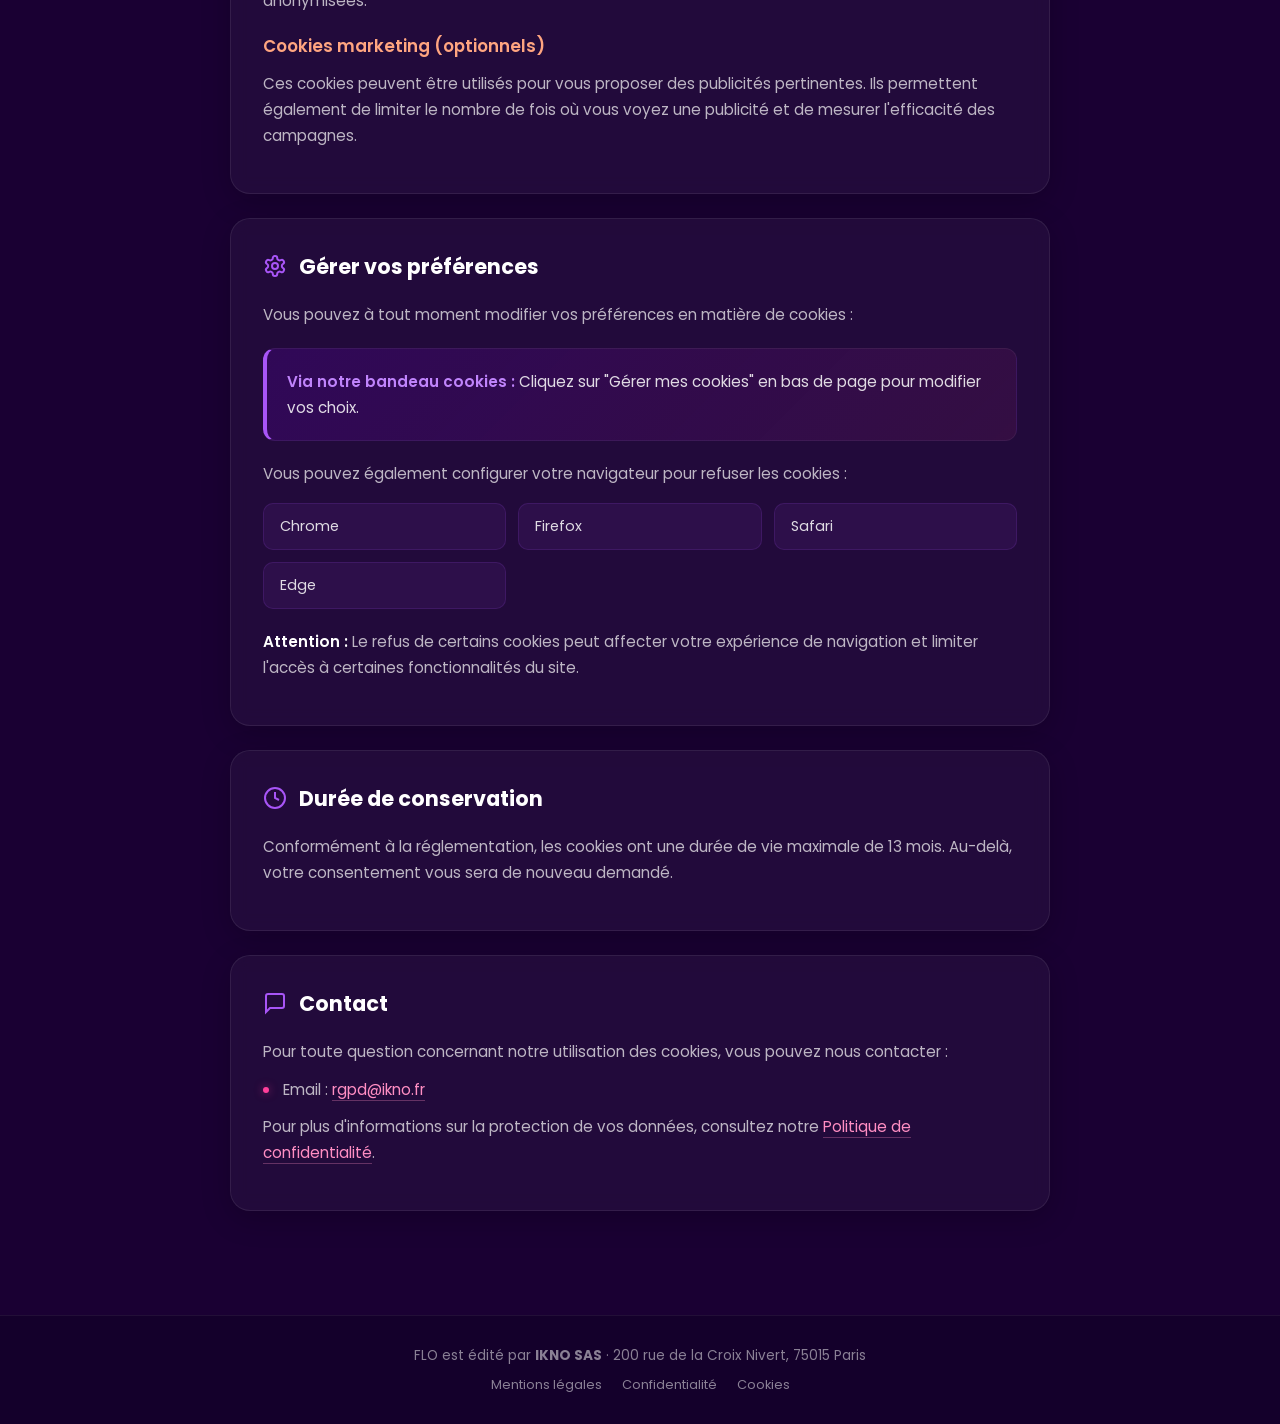
==== commit c1f4aa00: "feat: logo SVG + harmonisation header/menu mobile + refonte pricing & CTA mobile Logo SVG (assets/im" ====
--- a/cookies.html
+++ b/cookies.html
@@ -7,7 +7,7 @@
     <meta name="description" content="Politique de cookies de FLO : types de cookies utilisés, durée de conservation et gestion de vos préférences.">
     <meta name="robots" content="noindex, follow">
     <meta name="theme-color" content="#1a0033">
-    <link rel="icon" type="image/png" href="assets/images/logo_flo.png">
+    <link rel="icon" type="image/svg+xml" href="assets/images/flo.svg">
     <link rel="apple-touch-icon" href="assets/images/logo_flo.png">
     <link rel="preconnect" href="https://fonts.googleapis.com">
     <link rel="preconnect" href="https://fonts.gstatic.com" crossorigin>
@@ -16,7 +16,7 @@
 </head>
 <body>
     <header class="header">
-        <a href="index.html"><img src="assets/images/logo_flo.png" alt="FLO"></a>
+        <a href="index.html"><img src="assets/images/flo.svg" alt="FLO"></a>
         <a href="index.html">
             <svg width="20" height="20" viewBox="0 0 24 24" fill="none" stroke="currentColor" stroke-width="2"><path d="M19 12H5M12 19l-7-7 7-7"/></svg>
             <span>Retour à l'accueil</span>
